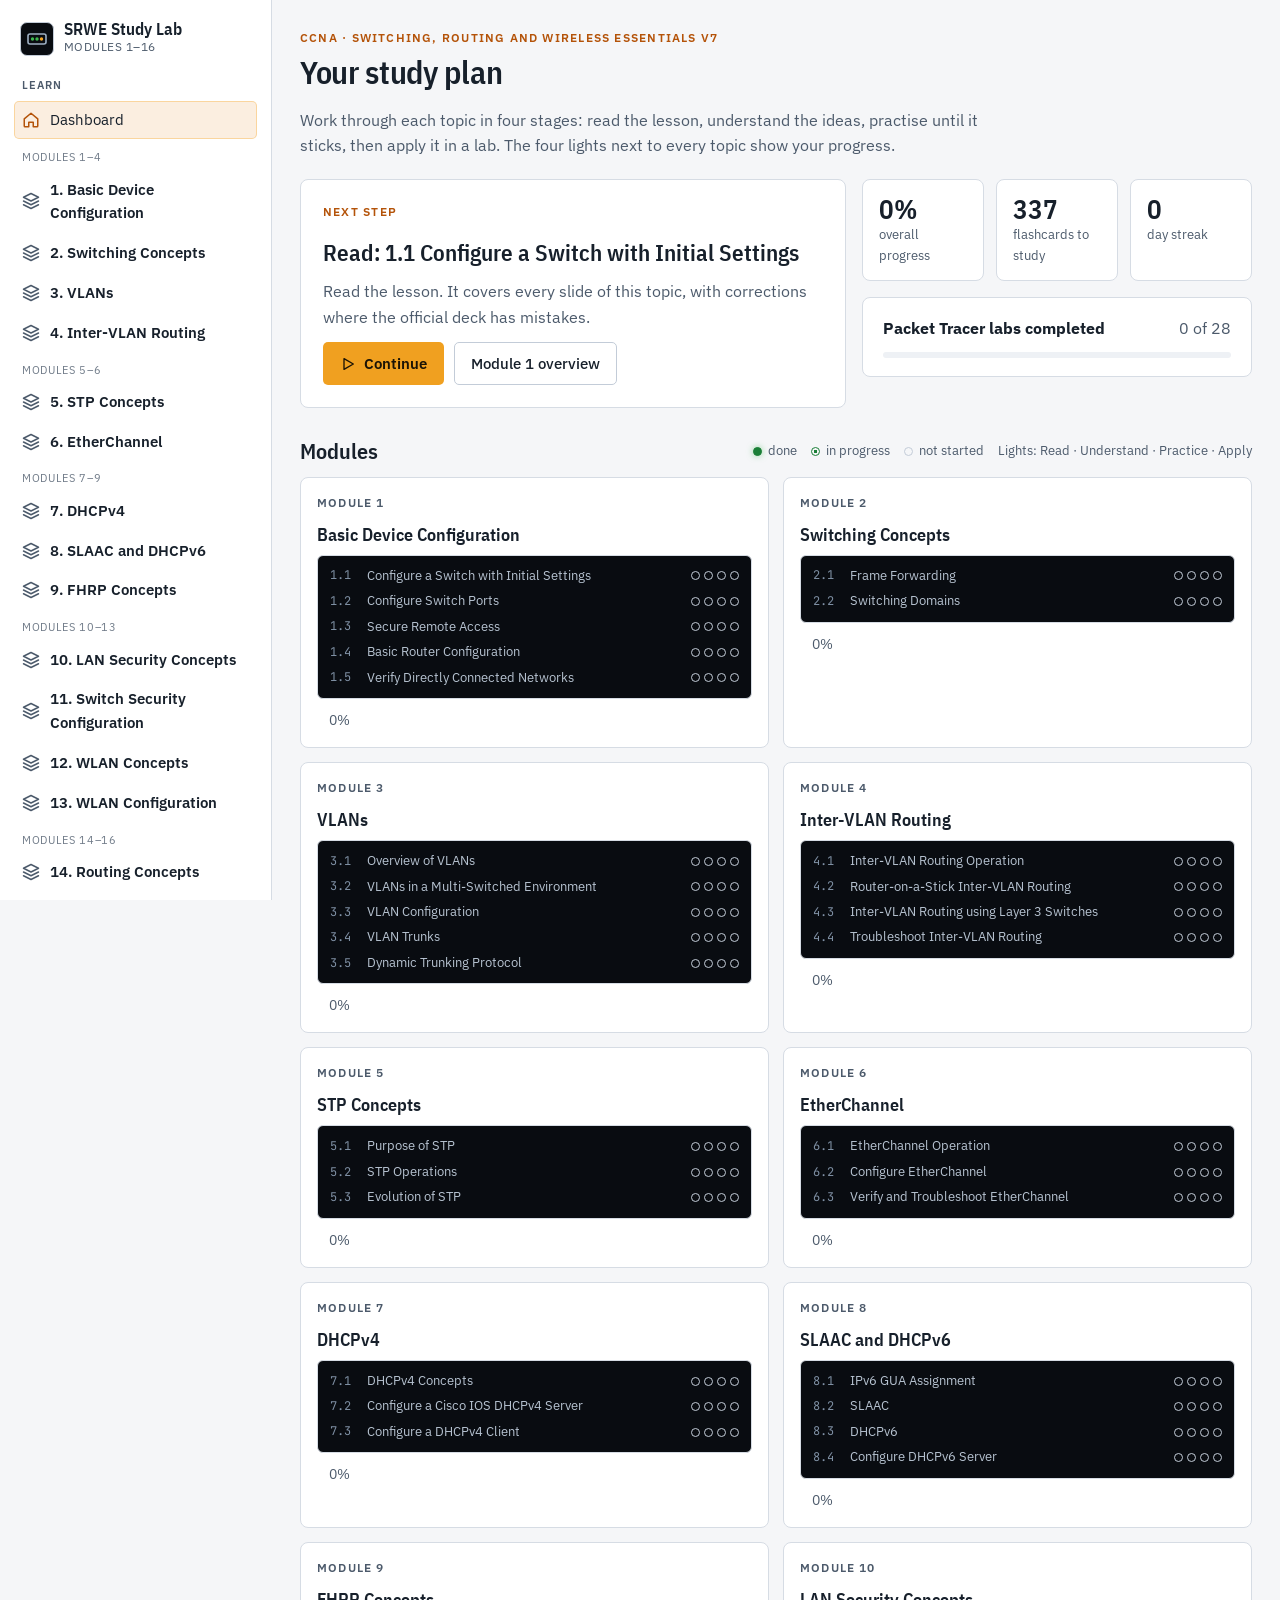
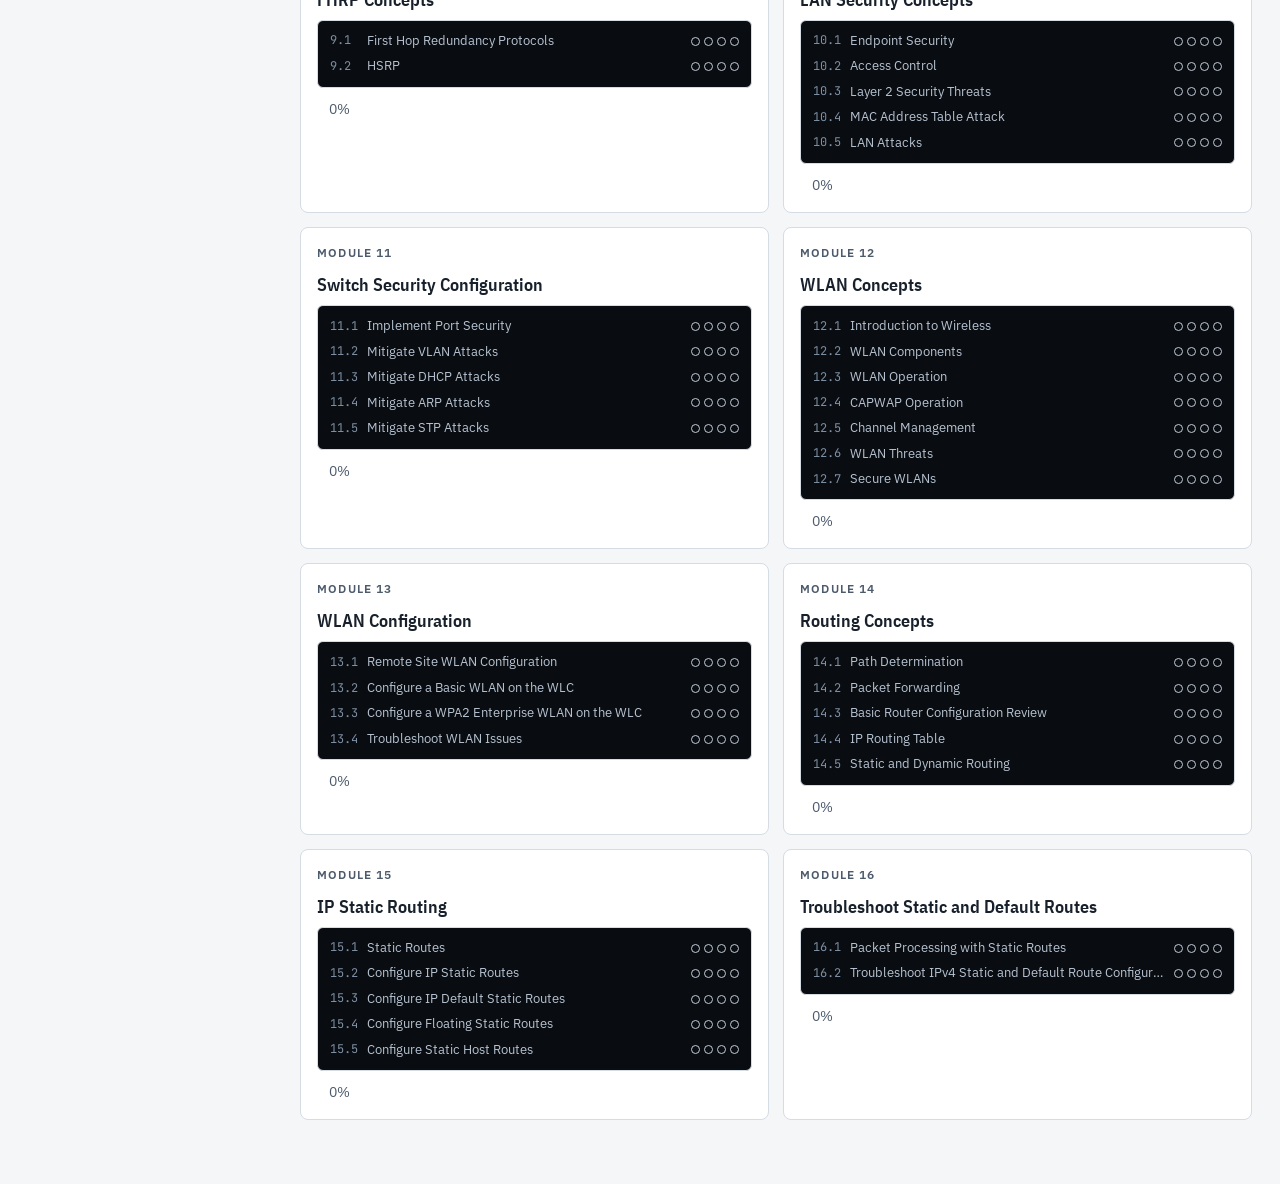
==== srwe-study-lab/index.html @ e63ed982 "first commit SRWE v7 module decks 1-16 and the SRWE Study Lab app (lessons, quizzes, flashcards, dri" ====
<!doctype html>
<html lang="en">
<head>
<meta charset="utf-8">
<meta name="viewport" content="width=device-width, initial-scale=1, viewport-fit=cover">
<title>SRWE Study Lab</title>
<meta name="description" content="Read, understand, practise and apply CCNA SRWE modules 1–16: lessons, interactive visuals, quizzes, flashcards, command drills and Packet Tracer labs checked from your own output.">
<meta name="color-scheme" content="dark light">
<link rel="preconnect" href="https://fonts.googleapis.com">
<link rel="preconnect" href="https://fonts.gstatic.com" crossorigin>
<link rel="stylesheet" href="https://fonts.googleapis.com/css2?family=IBM+Plex+Sans+Condensed:wght@500;600&family=IBM+Plex+Sans:wght@400;500;600&family=JetBrains+Mono:wght@400;600&display=swap" media="print" onload="this.media='all'">
<link rel="stylesheet" href="css/app.css">
</head>
<body>
<div class="app">
  <aside class="rail" id="rail" aria-label="Main navigation"></aside>
  <div class="main">
    <header class="topbar">
      <button class="icon-btn" id="menu-btn" type="button" aria-label="Open navigation" aria-controls="rail" aria-expanded="false">
        <svg width="20" height="20" viewBox="0 0 24 24" fill="none" stroke="currentColor" stroke-width="2" stroke-linecap="round" aria-hidden="true"><path d="M3 6h18M3 12h18M3 18h18"/></svg>
      </button>
      <strong style="font-family: var(--font-head)">SRWE Study Lab</strong>
    </header>
    <main id="page" class="page" tabindex="-1">
      <noscript><p>SRWE Study Lab needs JavaScript. Please enable it and reload the page.</p></noscript>
    </main>
  </div>
</div>
<pre id="__errors" hidden></pre>

<!-- Packet Tracer output checker and IOS command matcher -->
<script src="js/app/cmd.js"></script>
<script src="js/pt/check.js"></script>
<!-- Course content -->
<script src="js/data/m1.js"></script>
<script src="js/data/m2.js"></script>
<script src="js/data/m3.js"></script>
<script src="js/data/m4.js"></script>
<script src="js/data/m5.js"></script>
<script src="js/data/m6.js"></script>
<script src="js/data/m7.js"></script>
<script src="js/data/m8.js"></script>
<script src="js/data/m9.js"></script>
<script src="js/data/m10.js"></script>
<script src="js/data/m11.js"></script>
<script src="js/data/m12.js"></script>
<script src="js/data/m13.js"></script>
<script src="js/data/m14.js"></script>
<script src="js/data/m15.js"></script>
<script src="js/data/m16.js"></script>
<script src="js/data/quiz.js"></script>
<script src="js/data/cards.js"></script>
<script src="js/data/practice-kit.js"></script>
<script src="js/data/m5-practice.js"></script>
<script src="js/data/m6-practice.js"></script>
<script src="js/data/m7-practice.js"></script>
<script src="js/data/m8-practice.js"></script>
<script src="js/data/m9-practice.js"></script>
<script src="js/data/m10-practice.js"></script>
<script src="js/data/m11-practice.js"></script>
<script src="js/data/m12-practice.js"></script>
<script src="js/data/m13-practice.js"></script>
<script src="js/data/m14-practice.js"></script>
<script src="js/data/m15-practice.js"></script>
<script src="js/data/m16-practice.js"></script>
<script src="js/data/drills.js"></script>
<script src="js/data/drills2.js"></script>
<script src="js/data/labkit.js"></script>
<script src="js/data/labs1.js"></script>
<script src="js/data/labs2.js"></script>
<script src="js/data/labs3.js"></script>
<script src="js/data/reference.js"></script>
<script src="js/data/reference2.js"></script>
<!-- App -->
<script src="js/app/core.js"></script>
<script src="js/app/views.js"></script>
<script src="js/app/widgets.js"></script>
<script src="js/app/widgets2.js"></script>
<script src="js/app/practice.js"></script>
<script src="js/app/labs.js"></script>
<script src="js/app/main.js"></script>
</body>
</html>
---- srwe-study-lab/css/app.css ----
/* SRWE Study Lab — design system
 * Layout: fixed navigation rail on the left, one reading column (max 72ch) for lessons,
 * split panes (tasks | topology + terminal) for labs. Motif: port-status LEDs. */
:root {
  --bg: #0c1016;
  --bg-2: #111720;
  --surface: #151d28;
  --surface-2: #1b2532;
  --line: #263243;
  --line-2: #33435a;
  --text: #e6edf3;
  --text-2: #9eb0c4;
  --accent: #f5a524;
  --accent-bg: #f5a524;
  --accent-ink: #1b1305;
  --accent-soft: rgba(245, 165, 36, 0.14);
  --link: #ffbe5c;
  --ok: #3fb950;
  --ok-soft: rgba(63, 185, 80, 0.15);
  --warn: #e3b341;
  --warn-soft: rgba(227, 179, 65, 0.14);
  --bad: #f85149;
  --bad-soft: rgba(248, 81, 73, 0.14);
  --info: #6cb6ff;
  --info-soft: rgba(108, 182, 255, 0.13);
  --shadow: 0 1px 2px rgba(0, 0, 0, 0.4), 0 8px 24px rgba(0, 0, 0, 0.25);
  --term-bg: #090c11;
  --term-fg: #d4dbe4;
  --term-dim: #7f90a4;
  --term-prompt: #f5a524;
  --term-cmd: #ffffff;
  --term-err: #ff7b72;
  --term-log: #8bb8e8;
  --font-ui: "IBM Plex Sans", "Ubuntu Sans", "Noto Sans", "Segoe UI", system-ui, -apple-system, sans-serif;
  --font-head: "IBM Plex Sans Condensed", "IBM Plex Sans", "Ubuntu Sans", "Noto Sans", "Segoe UI", system-ui, sans-serif;
  --font-mono: "JetBrains Mono", "Ubuntu Sans Mono", "DejaVu Sans Mono", ui-monospace, Consolas, monospace;
  --radius: 8px;
  --radius-sm: 5px;
  --rail: 272px;
  color-scheme: dark;
}
@media (prefers-color-scheme: light) {
  :root:not([data-theme="dark"]) {
    --bg: #f5f6f8; --bg-2: #ffffff; --surface: #ffffff; --surface-2: #eef1f5; --line: #d6dce4; --line-2: #c3ccd8;
    --text: #17202b; --text-2: #4c5a6b; --accent: #b45309; --accent-bg: #f0a020; --accent-ink: #1b1305; --accent-soft: rgba(217, 119, 6, 0.12);
    --link: #a14a05; --ok: #1a7f37; --ok-soft: rgba(26, 127, 55, 0.12); --warn: #8a5c00; --warn-soft: rgba(212, 167, 44, 0.16);
    --bad: #c4232f; --bad-soft: rgba(207, 34, 46, 0.1); --info: #0b63c7; --info-soft: rgba(9, 105, 218, 0.1);
    --shadow: 0 1px 2px rgba(16, 24, 40, 0.06), 0 6px 20px rgba(16, 24, 40, 0.08);
    color-scheme: light;
  }
}
:root[data-theme="light"] {
  --bg: #f5f6f8; --bg-2: #ffffff; --surface: #ffffff; --surface-2: #eef1f5; --line: #d6dce4; --line-2: #c3ccd8;
  --text: #17202b; --text-2: #4c5a6b; --accent: #b45309; --accent-bg: #f0a020; --accent-ink: #1b1305; --accent-soft: rgba(217, 119, 6, 0.12);
  --link: #a14a05; --ok: #1a7f37; --ok-soft: rgba(26, 127, 55, 0.12); --warn: #8a5c00; --warn-soft: rgba(212, 167, 44, 0.16);
  --bad: #c4232f; --bad-soft: rgba(207, 34, 46, 0.1); --info: #0b63c7; --info-soft: rgba(9, 105, 218, 0.1);
  --shadow: 0 1px 2px rgba(16, 24, 40, 0.06), 0 6px 20px rgba(16, 24, 40, 0.08);
  color-scheme: light;
}
:root[data-theme="dark"] { color-scheme: dark; }

/* ---------------- base ---------------- */
*, *::before, *::after { box-sizing: border-box; }
html, body { height: 100%; }
body {
  margin: 0; background: var(--bg); color: var(--text);
  font: 16px/1.6 var(--font-ui); -webkit-font-smoothing: antialiased;
}
a { color: var(--link); text-underline-offset: 2px; }
a:hover { text-decoration-thickness: 2px; }
h1, h2, h3, h4 { font-family: var(--font-head); line-height: 1.2; text-wrap: balance; margin: 0 0 0.5em; }
h1 { font-size: 2rem; font-weight: 600; letter-spacing: -0.01em; }
h2 { font-size: 1.4rem; font-weight: 600; }
h3 { font-size: 1.18rem; font-weight: 600; }
h4 { font-size: 1rem; font-weight: 600; }
p { margin: 0 0 0.9em; }
code, kbd, pre { font-family: var(--font-mono); }
code { font-size: 0.88em; background: var(--surface-2); border: 1px solid var(--line); border-radius: 4px; padding: 0.05em 0.35em; }
kbd { font-size: 0.8em; border: 1px solid var(--line-2); border-bottom-width: 2px; border-radius: 4px; padding: 0.05em 0.4em; background: var(--surface); }
button, input, select, textarea { font: inherit; color: inherit; }
:focus-visible { outline: 2px solid var(--accent); outline-offset: 2px; border-radius: 3px; }
[hidden] { display: none !important; }
.sr-only { position: absolute; width: 1px; height: 1px; overflow: hidden; clip: rect(0 0 0 0); white-space: nowrap; }
@media (prefers-reduced-motion: reduce) { *, *::before, *::after { animation: none !important; transition: none !important; } }

/* ---------------- shell ---------------- */
.app { display: grid; grid-template-columns: var(--rail) minmax(0, 1fr); min-height: 100%; }
.rail {
  position: sticky; top: 0; height: 100vh; overflow-y: auto; background: var(--bg-2); border-right: 1px solid var(--line);
  padding: 18px 14px 28px; display: flex; flex-direction: column; gap: 18px;
}
.brand { display: flex; align-items: center; gap: 10px; text-decoration: none; color: var(--text); padding: 2px 6px; }
.brand-mark { width: 34px; height: 34px; border-radius: 7px; background: var(--term-bg); border: 1px solid var(--line-2); display: grid; place-items: center; flex: none; }
.brand-name { font-family: var(--font-head); font-weight: 600; font-size: 1.05rem; line-height: 1.1; }
.brand-sub { font-size: 0.74rem; color: var(--text-2); letter-spacing: 0.04em; text-transform: uppercase; }
.nav-group { display: flex; flex-direction: column; gap: 2px; }
.nav-label { font-size: 0.7rem; text-transform: uppercase; letter-spacing: 0.09em; color: var(--text-2); padding: 0 8px 4px; font-weight: 600; }
.nav-link {
  display: flex; align-items: center; gap: 10px; padding: 7px 8px; border-radius: var(--radius-sm); color: var(--text); text-decoration: none;
  font-size: 0.93rem; min-height: 36px;
}
.nav-link:hover { background: var(--surface-2); }
.nav-link.active { background: var(--accent-soft); color: var(--text); box-shadow: inset 0 0 0 1px rgba(245, 165, 36, 0.35); }
.nav-link svg { flex: none; color: var(--text-2); }
.nav-link.active svg { color: var(--accent); }
.nav-link .count { margin-left: auto; font-size: 0.75rem; font-variant-numeric: tabular-nums; background: var(--surface-2); border: 1px solid var(--line); padding: 0 7px; border-radius: 99px; color: var(--text-2); }
.nav-link .count.hot { background: var(--accent-bg); color: var(--accent-ink); border-color: transparent; font-weight: 600; }
.nav-mod { display: flex; flex-direction: column; gap: 1px; }
.nav-mod > .nav-link { font-weight: 600; }
.nav-topics { display: flex; flex-direction: column; margin: 0 0 6px 18px; border-left: 1px solid var(--line); padding-left: 6px; }
.nav-topic { display: flex; align-items: center; gap: 8px; padding: 4px 6px; border-radius: 4px; color: var(--text-2); text-decoration: none; font-size: 0.84rem; min-height: 30px; }
.nav-topic:hover { color: var(--text); background: var(--surface-2); }
.nav-topic.active { color: var(--text); background: var(--surface-2); }
.nav-topic .num { font-variant-numeric: tabular-nums; color: var(--text-2); width: 2.1em; flex: none; }
.nav-topic .ttl { overflow: hidden; text-overflow: ellipsis; white-space: nowrap; flex: 1; }
.nav-block { font-size: 0.68rem; color: var(--text-2); letter-spacing: 0.06em; text-transform: uppercase; padding: 8px 8px 2px; opacity: 0.8; }
.rail-foot { margin-top: auto; display: flex; gap: 8px; align-items: center; padding: 0 6px; }

.main { min-width: 0; display: flex; flex-direction: column; }
.topbar { display: none; }
.page { width: 100%; max-width: 1180px; margin: 0 auto; padding-block: 28px 64px; padding-left: max(28px, env(safe-area-inset-left, 0px)); padding-right: max(28px, env(safe-area-inset-right, 0px)); }
.page.wide { max-width: 1600px; }
.crumbs { font-size: 0.85rem; color: var(--text-2); margin-bottom: 8px; display: flex; gap: 6px; flex-wrap: wrap; align-items: center; }
.crumbs a { color: var(--text-2); text-decoration: none; }
.crumbs a:hover { color: var(--text); text-decoration: underline; }
.page-head { display: flex; align-items: flex-end; justify-content: space-between; gap: 16px; flex-wrap: wrap; margin-bottom: 20px; }
.page-head .lead { color: var(--text-2); max-width: 70ch; margin: 0; }
.eyebrow { font-size: 0.76rem; text-transform: uppercase; letter-spacing: 0.1em; color: var(--accent); font-weight: 600; margin-bottom: 6px; }

@media (max-width: 900px) {
  .app { grid-template-columns: minmax(0, 1fr); }
  .rail { position: fixed; z-index: 40; inset: 0 auto 0 0; width: min(88vw, 320px); transform: translateX(-102%); transition: transform 0.2s ease; padding-top: calc(18px + env(safe-area-inset-top, 0px)); }
  .rail.open { transform: none; box-shadow: var(--shadow); }
  .topbar {
    display: flex; align-items: center; gap: 10px; position: sticky; top: env(safe-area-inset-top, 0px); z-index: 30; background: var(--bg-2); border-bottom: 1px solid var(--line);
    padding-block: 8px; padding-left: max(16px, env(safe-area-inset-left, 0px)); padding-right: max(16px, env(safe-area-inset-right, 0px));
  }
  .page { padding-block: 18px 48px; padding-left: max(16px, env(safe-area-inset-left, 0px)); padding-right: max(16px, env(safe-area-inset-right, 0px)); }
  .scrim { position: fixed; inset: 0; background: rgba(0, 0, 0, 0.45); z-index: 35; }
  h1 { font-size: 1.6rem; }
}

/* ---------------- primitives ---------------- */
.btn {
  display: inline-flex; align-items: center; justify-content: center; gap: 8px; min-height: 40px; padding: 8px 16px; border-radius: var(--radius-sm);
  border: 1px solid var(--line-2); background: var(--surface); color: var(--text); cursor: pointer; text-decoration: none; font-weight: 500; font-size: 0.95rem;
  transition: background 0.15s ease, border-color 0.15s ease, transform 0.05s ease;
}
.btn:hover { background: var(--surface-2); border-color: var(--text-2); }
.btn:active { transform: translateY(1px); }
.btn.primary { background: var(--accent-bg); color: var(--accent-ink); border-color: transparent; font-weight: 600; }
.btn.primary:hover { filter: brightness(1.06); }
.btn.ghost { background: transparent; border-color: transparent; }
.btn.ghost:hover { background: var(--surface-2); }
.btn.small { min-height: 32px; padding: 4px 10px; font-size: 0.86rem; }
.btn.danger { color: var(--bad); }
.btn[disabled] { opacity: 0.5; cursor: not-allowed; }
.btn-row { display: flex; gap: 10px; flex-wrap: wrap; align-items: center; }
.icon-btn { width: 36px; height: 36px; display: inline-grid; place-items: center; border-radius: var(--radius-sm); border: 1px solid transparent; background: transparent; cursor: pointer; color: var(--text-2); }
.icon-btn:hover { background: var(--surface-2); color: var(--text); }

.card { background: var(--surface); border: 1px solid var(--line); border-radius: var(--radius); padding: 18px 20px; }
.card.flat { box-shadow: none; }
.card h3 { margin-bottom: 8px; }
.muted { color: var(--text-2); }
.small { font-size: 0.86rem; }
.grid { display: grid; gap: 16px; }
.grid.two { grid-template-columns: repeat(2, minmax(0, 1fr)); }
.grid.three { grid-template-columns: repeat(3, minmax(0, 1fr)); }
.grid.four { grid-template-columns: repeat(4, minmax(0, 1fr)); }
@media (max-width: 1100px) { .grid.four { grid-template-columns: repeat(2, minmax(0, 1fr)); } .grid.three { grid-template-columns: repeat(2, minmax(0, 1fr)); } }
@media (max-width: 680px) { .grid.two, .grid.three, .grid.four { grid-template-columns: minmax(0, 1fr); } }
.stack { display: flex; flex-direction: column; gap: 16px; }
.row { display: flex; gap: 12px; align-items: center; flex-wrap: wrap; }
.spacer { flex: 1; }
.pill { display: inline-flex; align-items: center; gap: 6px; font-size: 0.78rem; padding: 2px 9px; border-radius: 99px; border: 1px solid var(--line); background: var(--surface-2); color: var(--text-2); white-space: nowrap; }
.pill.ok { background: var(--ok-soft); color: var(--ok); border-color: transparent; }
.pill.warn { background: var(--warn-soft); color: var(--warn); border-color: transparent; }
.pill.bad { background: var(--bad-soft); color: var(--bad); border-color: transparent; }
.pill.accent { background: var(--accent-soft); color: var(--accent); border-color: transparent; }
.bar { height: 6px; background: var(--surface-2); border-radius: 99px; overflow: hidden; }
.bar > span { display: block; height: 100%; background: var(--ok); border-radius: 99px; transition: width 0.4s ease; }
.bar.accent > span { background: var(--accent-bg); }
.kv { font-variant-numeric: tabular-nums; }
.empty { padding: 28px; text-align: center; color: var(--text-2); border: 1px dashed var(--line-2); border-radius: var(--radius); }

/* LEDs: the progress motif (off, half, on, amber, red) */
.leds { display: inline-flex; gap: 4px; align-items: center; }
.led { width: 9px; height: 9px; border-radius: 50%; border: 1.5px solid var(--line-2); background: transparent; flex: none; }
.led.on { background: var(--ok); border-color: var(--ok); box-shadow: 0 0 6px rgba(63, 185, 80, 0.55); }
.led.half { border-color: var(--ok); background: radial-gradient(circle, var(--ok) 0 35%, transparent 40%); }
.led.amber { background: var(--warn); border-color: var(--warn); box-shadow: 0 0 6px rgba(227, 179, 65, 0.5); }
.led.red { background: var(--bad); border-color: var(--bad); }
.led.big { width: 12px; height: 12px; }

/* ---------------- dashboard ---------------- */
.hero { display: grid; grid-template-columns: minmax(0, 1.4fr) minmax(0, 1fr); gap: 16px; margin-bottom: 18px; }
@media (max-width: 900px) { .hero { grid-template-columns: minmax(0, 1fr); } }
.next-card { background: linear-gradient(180deg, var(--surface), var(--surface)); border: 1px solid var(--line); border-radius: var(--radius); padding: 22px; display: flex; flex-direction: column; gap: 12px; }
.next-card .what { font-family: var(--font-head); font-size: 1.45rem; font-weight: 600; line-height: 1.2; }
.stat-row { display: grid; grid-template-columns: repeat(3, minmax(0, 1fr)); gap: 12px; }
.stat { background: var(--surface); border: 1px solid var(--line); border-radius: var(--radius); padding: 14px 16px; }
.stat .n { font-family: var(--font-head); font-size: 1.7rem; font-weight: 600; font-variant-numeric: tabular-nums; line-height: 1.1; }
.stat .l { color: var(--text-2); font-size: 0.82rem; }
.panel-ports { display: grid; grid-template-columns: repeat(2, minmax(0, 1fr)); gap: 14px; }
@media (max-width: 600px) { .panel-ports { grid-template-columns: minmax(0, 1fr); } }
.modcard { background: var(--surface); border: 1px solid var(--line); border-radius: var(--radius); padding: 16px; display: flex; flex-direction: column; gap: 10px; text-decoration: none; color: var(--text); }
.modcard:hover { border-color: var(--line-2); }
.modcard .modnum { font-size: 0.74rem; letter-spacing: 0.1em; text-transform: uppercase; color: var(--text-2); font-weight: 600; }
.modcard .modttl { font-family: var(--font-head); font-size: 1.15rem; font-weight: 600; line-height: 1.2; }
.portgrid { display: flex; flex-direction: column; gap: 5px; background: var(--term-bg); border: 1px solid var(--line); border-radius: 6px; padding: 10px 12px; }
.port { display: flex; align-items: center; gap: 8px; font-size: 0.8rem; color: #b7c3d1; }
.port .pnum { font-family: var(--font-mono); font-size: 0.75rem; color: #7f90a4; width: 2.4em; }
.port .pttl { flex: 1; overflow: hidden; text-overflow: ellipsis; white-space: nowrap; }
.legend { display: flex; gap: 14px; flex-wrap: wrap; font-size: 0.8rem; color: var(--text-2); align-items: center; }
.legend span { display: inline-flex; gap: 6px; align-items: center; }

/* ---------------- topic page ---------------- */
.stages { display: flex; gap: 6px; border-bottom: 1px solid var(--line); margin: 6px 0 24px; overflow-x: auto; }
.stage {
  display: flex; align-items: center; gap: 8px; padding: 10px 14px; border: none; background: none; cursor: pointer; color: var(--text-2);
  border-bottom: 2px solid transparent; margin-bottom: -1px; font-weight: 500; text-decoration: none; white-space: nowrap; min-height: 44px;
}
.stage:hover { color: var(--text); }
.stage.active { color: var(--text); border-bottom-color: var(--accent); }
.stage .n { font-family: var(--font-mono); font-size: 0.75rem; color: var(--text-2); }
.topic-meta { display: flex; gap: 10px; flex-wrap: wrap; align-items: center; color: var(--text-2); font-size: 0.86rem; }

.article { max-width: 76ch; }
.article h3 { margin-top: 1.8em; padding-top: 0.2em; }
.article h3:first-child { margin-top: 0; }
.article h4 { margin-top: 1.3em; }
.article ul, .article ol { padding-left: 1.3em; margin: 0 0 1em; }
.article li { margin: 0.25em 0; }
.article ol.steps { list-style: none; padding: 0; counter-reset: s; }
.article ol.steps > li { counter-increment: s; position: relative; padding-left: 2.4em; margin: 0.55em 0; }
.article ol.steps > li::before {
  content: counter(s); position: absolute; left: 0; top: 0.05em; width: 1.7em; height: 1.7em; border-radius: 50%; display: grid; place-items: center;
  font: 600 0.8rem var(--font-mono); background: var(--surface-2); border: 1px solid var(--line-2); color: var(--text);
}
.article .cols { display: grid; grid-template-columns: repeat(2, minmax(0, 1fr)); gap: 14px; margin: 0 0 1em; }
.article .cols > div { background: var(--surface); border: 1px solid var(--line); border-radius: var(--radius); padding: 14px 16px; min-width: 0; }
@media (max-width: 760px) { .article .cols { grid-template-columns: minmax(0, 1fr); } }
.scroll { overflow-x: auto; margin: 0 0 1em; }
table.t { border-collapse: collapse; width: 100%; margin: 0 0 1em; font-size: 0.92rem; }
.scroll table.t { margin: 0; min-width: 560px; }
.scroll table.t.compact { min-width: 0; }
table.t th, table.t td { border: 1px solid var(--line); padding: 7px 10px; text-align: left; vertical-align: top; }
table.t th { background: var(--surface-2); font-weight: 600; }
table.t.small { font-size: 0.85rem; }
table.dtp td.y { background: var(--ok-soft); color: var(--ok); font-weight: 600; }
table.dtp td.n { background: var(--bad-soft); color: var(--bad); font-weight: 600; }
.note, .errata, .tip { border-radius: var(--radius); padding: 12px 14px; margin: 0 0 1em; border: 1px solid var(--line); background: var(--info-soft); }
.errata { background: var(--warn-soft); border-color: transparent; }
.errata b:first-child { color: var(--warn); }
pre.cli, pre.out {
  background: var(--term-bg); color: var(--term-fg); border: 1px solid #1e2836; border-radius: var(--radius); padding: 12px 14px; overflow-x: auto;
  font-size: 0.84rem; line-height: 1.5; margin: 0 0 1em; white-space: pre;
}
pre.cli .p { color: var(--term-prompt); }
pre.cli .c { color: var(--term-cmd); font-weight: 600; }
pre.cli .o { color: #aab7c6; }
.article-foot { margin-top: 28px; padding-top: 18px; border-top: 1px solid var(--line); display: flex; gap: 12px; flex-wrap: wrap; align-items: center; }

/* understand */
.big-idea { font-family: var(--font-head); font-size: 1.3rem; line-height: 1.35; font-weight: 500; border-left: 0; padding: 18px 20px; background: var(--accent-soft); border-radius: var(--radius); margin: 0 0 18px; }
.keys { list-style: none; padding: 0; margin: 0; display: flex; flex-direction: column; gap: 8px; }
.card.keys { padding: 16px 20px; }
.keys li { display: flex; gap: 10px; align-items: flex-start; }
.keys li .led { margin-top: 0.5em; }
.traps { display: grid; grid-template-columns: repeat(2, minmax(0, 1fr)); gap: 12px; }
@media (max-width: 760px) { .traps { grid-template-columns: minmax(0, 1fr); } }
.trap { background: var(--surface); border: 1px solid var(--line); border-radius: var(--radius); padding: 14px; display: flex; flex-direction: column; gap: 6px; }
.trap .lbl { font-size: 0.72rem; text-transform: uppercase; letter-spacing: 0.08em; font-weight: 700; }
.trap .lbl.bad { color: var(--bad); }
.trap .lbl.ok { color: var(--ok); }
.explain { display: flex; flex-direction: column; gap: 10px; }
.explain-item { border: 1px solid var(--line); border-radius: var(--radius); padding: 14px; background: var(--surface); }
.explain-item textarea { width: 100%; min-height: 70px; resize: vertical; background: var(--bg-2); border: 1px solid var(--line); border-radius: var(--radius-sm); padding: 8px 10px; margin: 8px 0; }
.model { background: var(--ok-soft); border-radius: var(--radius-sm); padding: 10px 12px; margin-top: 8px; }
.section-title { display: flex; align-items: center; gap: 10px; margin: 30px 0 12px; }
.section-title h2 { margin: 0; }

/* widgets */
.widget { background: var(--surface); border: 1px solid var(--line); border-radius: var(--radius); padding: 18px; margin: 0 0 16px; }
.widget-head { display: flex; align-items: baseline; gap: 10px; flex-wrap: wrap; margin-bottom: 12px; }
.widget-head h3 { margin: 0; }
.widget-head .muted { font-size: 0.88rem; }
.wsvg { width: 100%; height: auto; display: block; max-width: 100%; }
.wsvg.narrow { max-width: 760px; }
.wsvg text { font-family: var(--font-ui); }
.seg { display: inline-flex; border: 1px solid var(--line-2); border-radius: var(--radius-sm); overflow: hidden; flex-wrap: wrap; }
.seg button { border: none; background: transparent; padding: 7px 12px; cursor: pointer; min-height: 36px; border-right: 1px solid var(--line); }
.seg button:last-child { border-right: none; }
.seg button.on { background: var(--accent-soft); color: var(--text); font-weight: 600; box-shadow: inset 0 -2px 0 var(--accent); }
.feedback { border-radius: var(--radius-sm); padding: 10px 12px; margin-top: 10px; }
.feedback.ok { background: var(--ok-soft); }
.feedback.bad { background: var(--bad-soft); }
.feedback.info { background: var(--info-soft); }
.mono { font-family: var(--font-mono); }
.bits { display: flex; flex-wrap: wrap; gap: 2px; font-family: var(--font-mono); font-size: 0.78rem; }
.bits span { width: 1.4em; text-align: center; padding: 3px 0; border-radius: 3px; background: var(--surface-2); }
.bits.tight { gap: 6px; }
.bits.tight .oct { display: inline-flex; gap: 1px; width: auto; padding: 0; background: none; }
.bits.tight .oct span { width: 1.05em; padding: 2px 0; font-size: 0.72rem; }
.field { display: flex; flex-direction: column; gap: 4px; }
.field label { font-size: 0.84rem; color: var(--text-2); font-weight: 500; }
.input, select.input {
  min-height: 40px; padding: 7px 10px; border-radius: var(--radius-sm); border: 1px solid var(--line-2); background: var(--bg-2); color: var(--text); width: 100%;
}
.input.mono { font-family: var(--font-mono); }

/* ---------------- quiz ---------------- */
.quiz { max-width: 820px; }
.qhead { display: flex; align-items: center; gap: 12px; margin-bottom: 14px; flex-wrap: wrap; }
.qhead .bar { flex: 1; min-width: 120px; }
.qcard { background: var(--surface); border: 1px solid var(--line); border-radius: var(--radius); padding: 22px; }
.qtext { font-size: 1.12rem; font-weight: 500; margin-bottom: 16px; line-height: 1.45; }
.opts { display: flex; flex-direction: column; gap: 8px; }
.opt {
  display: flex; gap: 12px; align-items: flex-start; text-align: left; padding: 11px 14px; border-radius: var(--radius-sm); border: 1px solid var(--line-2);
  background: var(--bg-2); cursor: pointer; min-height: 44px; width: 100%;
}
.opt:hover { border-color: var(--text-2); }
.opt .mark { width: 20px; height: 20px; border: 2px solid var(--line-2); border-radius: 50%; flex: none; margin-top: 2px; display: grid; place-items: center; }
.opt.multi .mark { border-radius: 4px; }
.opt.sel { border-color: var(--accent); background: var(--accent-soft); }
.opt.sel .mark { border-color: var(--accent); background: var(--accent-bg); }
.opt.right { border-color: var(--ok); background: var(--ok-soft); }
.opt.wrong { border-color: var(--bad); background: var(--bad-soft); }
.opt[disabled] { cursor: default; }
.order-list { display: flex; flex-direction: column; gap: 6px; }
.order-item { display: flex; align-items: center; gap: 8px; padding: 8px 10px; border: 1px solid var(--line-2); border-radius: var(--radius-sm); background: var(--bg-2); }
.order-item .n { font-family: var(--font-mono); color: var(--text-2); width: 1.5em; }
.order-item .txt { flex: 1; }
.match-row { display: grid; grid-template-columns: minmax(0, 1fr) minmax(0, 1.4fr); gap: 10px; align-items: center; padding: 6px 0; border-bottom: 1px solid var(--line); }
@media (max-width: 600px) { .match-row { grid-template-columns: minmax(0, 1fr); } }
.cli-q { display: flex; align-items: center; gap: 0; background: var(--term-bg); border: 1px solid #1e2836; border-radius: var(--radius-sm); padding: 0 12px; font-family: var(--font-mono); }
.cli-q .p { color: var(--term-prompt); white-space: nowrap; }
.cli-q input { flex: 1; min-width: 0; background: transparent; border: none; color: var(--term-cmd); padding: 12px 6px; font-family: var(--font-mono); outline: none; }
.explain-box { margin-top: 14px; padding: 12px 14px; border-radius: var(--radius-sm); background: var(--surface-2); }
.result-hero { display: flex; gap: 22px; align-items: center; flex-wrap: wrap; }
.score-ring { width: 110px; height: 110px; flex: none; }

/* flashcards */
.flash { max-width: 680px; margin: 0 auto; }
.fcard {
  min-height: 260px; background: var(--surface); border: 1px solid var(--line); border-radius: 12px; padding: 26px; display: flex; flex-direction: column; gap: 14px;
  box-shadow: var(--shadow);
}
.fcard .front { font-family: var(--font-head); font-size: 1.35rem; font-weight: 600; line-height: 1.3; }
.fcard .back { white-space: pre-line; font-size: 1.05rem; border-top: 1px dashed var(--line-2); padding-top: 14px; }
.rate { display: grid; grid-template-columns: repeat(4, minmax(0, 1fr)); gap: 8px; }
@media (max-width: 560px) { .rate { grid-template-columns: repeat(2, minmax(0, 1fr)); } }
.rate .btn { flex-direction: column; gap: 0; line-height: 1.2; min-height: 54px; }
.rate .btn small { color: var(--text-2); font-weight: 400; font-size: 0.75rem; }

/* ---------------- terminal ---------------- */
.term {
  background: var(--term-bg); color: var(--term-fg); border: 1px solid #1e2836; border-radius: var(--radius); font: 0.86rem/1.45 var(--font-mono);
  display: flex; flex-direction: column; min-height: 0; overflow: hidden;
}
.term-out { flex: 1; overflow-y: auto; padding: 10px 12px 8px; white-space: pre-wrap; word-break: break-word; min-height: 0; cursor: text; }
.term-out .ln { min-height: 1.45em; }
.term-out .echo .p { color: var(--term-prompt); }
.term-out .echo .c { color: var(--term-cmd); font-weight: 600; }
.term-out .err { color: var(--term-err); }
.term-out .log { color: var(--term-log); }
.term-out .dim { color: var(--term-dim); }
.term-out .note-ok, .term-out .note-bad, .term-out .note-info { font-family: var(--font-ui); font-size: 0.86rem; padding: 2px 0 2px 10px; border-left: 3px solid; margin: 4px 0; }
.term-out .note-ok { color: #6fdc80; border-color: #3fb950; }
.term-out .note-bad { color: #ffa198; border-color: #f85149; }
.term-out .note-info { color: #f5c26b; border-color: #f5a524; }
.term-in { display: flex; align-items: center; padding: 0; }
.term-in .p { color: var(--term-prompt); white-space: pre; }
.term-in input { flex: 1; min-width: 0; background: transparent; border: none; outline: none; color: var(--term-cmd); font: inherit; padding: 2px 0; caret-color: var(--term-prompt); }
.term-bar { display: flex; gap: 2px; align-items: center; background: #0f141b; border-bottom: 1px solid #1e2836; padding: 4px 6px; overflow-x: auto; }
.term-tab { border: none; background: transparent; color: #8fa1b5; padding: 6px 12px; border-radius: 4px; cursor: pointer; font: 600 0.8rem var(--font-ui); white-space: nowrap; display: inline-flex; gap: 6px; align-items: center; min-height: 32px; }
.term-tab:hover { color: #e6edf3; background: #18202b; }
.term-tab.on { color: #ffffff; background: #1d2633; box-shadow: inset 0 -2px 0 var(--accent); }
.term-hint { font: 0.75rem var(--font-ui); color: #7f90a4; padding: 6px 12px 8px; border-top: 1px solid #1e2836; }

/* drill terminal */
.drill-term { height: 440px; }
@media (max-width: 1100px) { .drill-term { height: 360px; } }

/* ---------------- Packet Tracer labs ---------------- */
.ptlab { display: grid; grid-template-columns: minmax(0, 1.25fr) minmax(340px, 1fr); gap: 16px; align-items: start; }
@media (max-width: 1100px) { .ptlab { grid-template-columns: minmax(0, 1fr); } }
.ptlab-main { display: flex; flex-direction: column; gap: 16px; min-width: 0; }
.ptlab-side { min-width: 0; position: sticky; top: 12px; max-height: calc(100vh - 24px); overflow-y: auto; border-radius: var(--radius); }
@media (max-width: 1100px) { .ptlab-side { position: static; max-height: none; overflow: visible; } }
.h-step { display: flex; align-items: center; gap: 10px; font-size: 1.25rem; margin: 0; }
.h-step .n { width: 26px; height: 26px; border-radius: 50%; display: grid; place-items: center; background: var(--accent-bg); color: var(--accent-ink); font-size: 0.85rem; flex: none; }
.topo { background: var(--bg-2); border: 1px solid var(--line); border-radius: var(--radius); padding: 6px; }
.topo svg { width: 100%; height: auto; display: block; max-height: 460px; }
.codebox { border: 1px solid var(--line); border-radius: var(--radius); overflow: hidden; }
.codebar { display: flex; align-items: center; justify-content: space-between; gap: 10px; padding: 6px 8px 6px 12px; background: var(--surface-2); border-bottom: 1px solid var(--line); }
.codebox pre.cli { margin: 0; border: none; border-radius: 0; max-height: 340px; overflow: auto; }
.paste-wrap { border: 1px solid var(--line); border-radius: var(--radius); overflow: hidden; }
.paste-tabs { flex-wrap: wrap; }
.paste-body { padding: 12px; background: var(--surface); }
.paste-panel { display: flex; flex-direction: column; gap: 10px; }
textarea.paste { min-height: 260px; resize: vertical; font-size: 0.8rem; line-height: 1.4; white-space: pre; overflow-wrap: normal; overflow-x: auto; }
.cmd-chips { display: flex; flex-wrap: wrap; gap: 6px; }
.chip { display: inline-flex; align-items: center; gap: 6px; font: 0.8rem var(--font-mono); padding: 4px 9px; border-radius: 99px; border: 1px solid var(--line-2); background: var(--bg-2); color: var(--text); cursor: pointer; min-height: 30px; }
.chip:hover { border-color: var(--accent); }
.chip svg { color: var(--text-2); }
.need-box { background: var(--warn-soft); border-radius: var(--radius-sm); padding: 10px 12px; font-size: 0.88rem; }
.need-box ul { margin: 6px 0 0; padding-left: 1.2em; }
.tmsg { margin-top: 4px; }
.tmsg:empty { display: none; }
.tmsg.need { color: var(--warn); }
.tmsg.bad { color: var(--bad); }
.tmsg.ok { color: var(--ok); }
.tmsg svg { vertical-align: -2px; }
.bad-text { color: var(--bad); }
.tick { margin-top: 6px; gap: 8px; }
.tick input { width: 18px; height: 18px; accent-color: var(--accent); }
details.howto summary { cursor: pointer; }
.tasks { display: flex; flex-direction: column; gap: 4px; }
.task { display: grid; grid-template-columns: 14px minmax(0, 1fr); gap: 10px; padding: 9px 10px; border-radius: var(--radius-sm); align-items: start; }
.task:hover { background: var(--surface-2); }
.task .led { margin-top: 0.45em; }
.task.done .txt { color: var(--text-2); }
.task .acts { display: flex; gap: 6px; margin-top: 6px; flex-wrap: wrap; }
.task .hint { font-size: 0.86rem; background: var(--surface-2); border-radius: var(--radius-sm); padding: 8px 10px; margin-top: 6px; }
.task .ans { display: flex; gap: 6px; margin-top: 6px; }
.task .ans input { min-height: 34px; }
.part-title { font-size: 0.72rem; text-transform: uppercase; letter-spacing: 0.09em; color: var(--text-2); font-weight: 700; margin: 12px 0 2px 10px; }
.done-banner { background: var(--ok-soft); border-radius: var(--radius); padding: 14px 16px; display: flex; gap: 12px; align-items: center; flex-wrap: wrap; }
.done-banner .btn { white-space: nowrap; }
.list { display: flex; flex-direction: column; gap: 10px; }
.list-item { display: flex; gap: 14px; align-items: center; background: var(--surface); border: 1px solid var(--line); border-radius: var(--radius); padding: 14px 16px; text-decoration: none; color: var(--text); }
.list-item:hover { border-color: var(--line-2); }
.list-item .grow { flex: 1; min-width: 0; }
.list-item .ttl { font-weight: 600; }

/* toast */
.toast { position: fixed; z-index: 60; right: max(16px, env(safe-area-inset-right, 0px)); bottom: calc(16px + env(safe-area-inset-bottom, 0px)); background: var(--surface); border: 1px solid var(--line-2); box-shadow: var(--shadow); border-radius: var(--radius); padding: 10px 14px; max-width: 360px; }

/* reference */
.ref-table td:first-child { font-family: var(--font-mono); font-size: 0.86rem; white-space: nowrap; }
.ref-search { max-width: 420px; }

/* touch screens: comfortable tap targets */
@media (pointer: coarse) {
  .nav-link { min-height: 44px; }
  .nav-topic { min-height: 40px; }
  .btn { min-height: 44px; }
  .btn.small { min-height: 40px; }
  .icon-btn { width: 44px; height: 44px; }
  .term-tab { min-height: 40px; }
  .stage { min-height: 48px; }
}
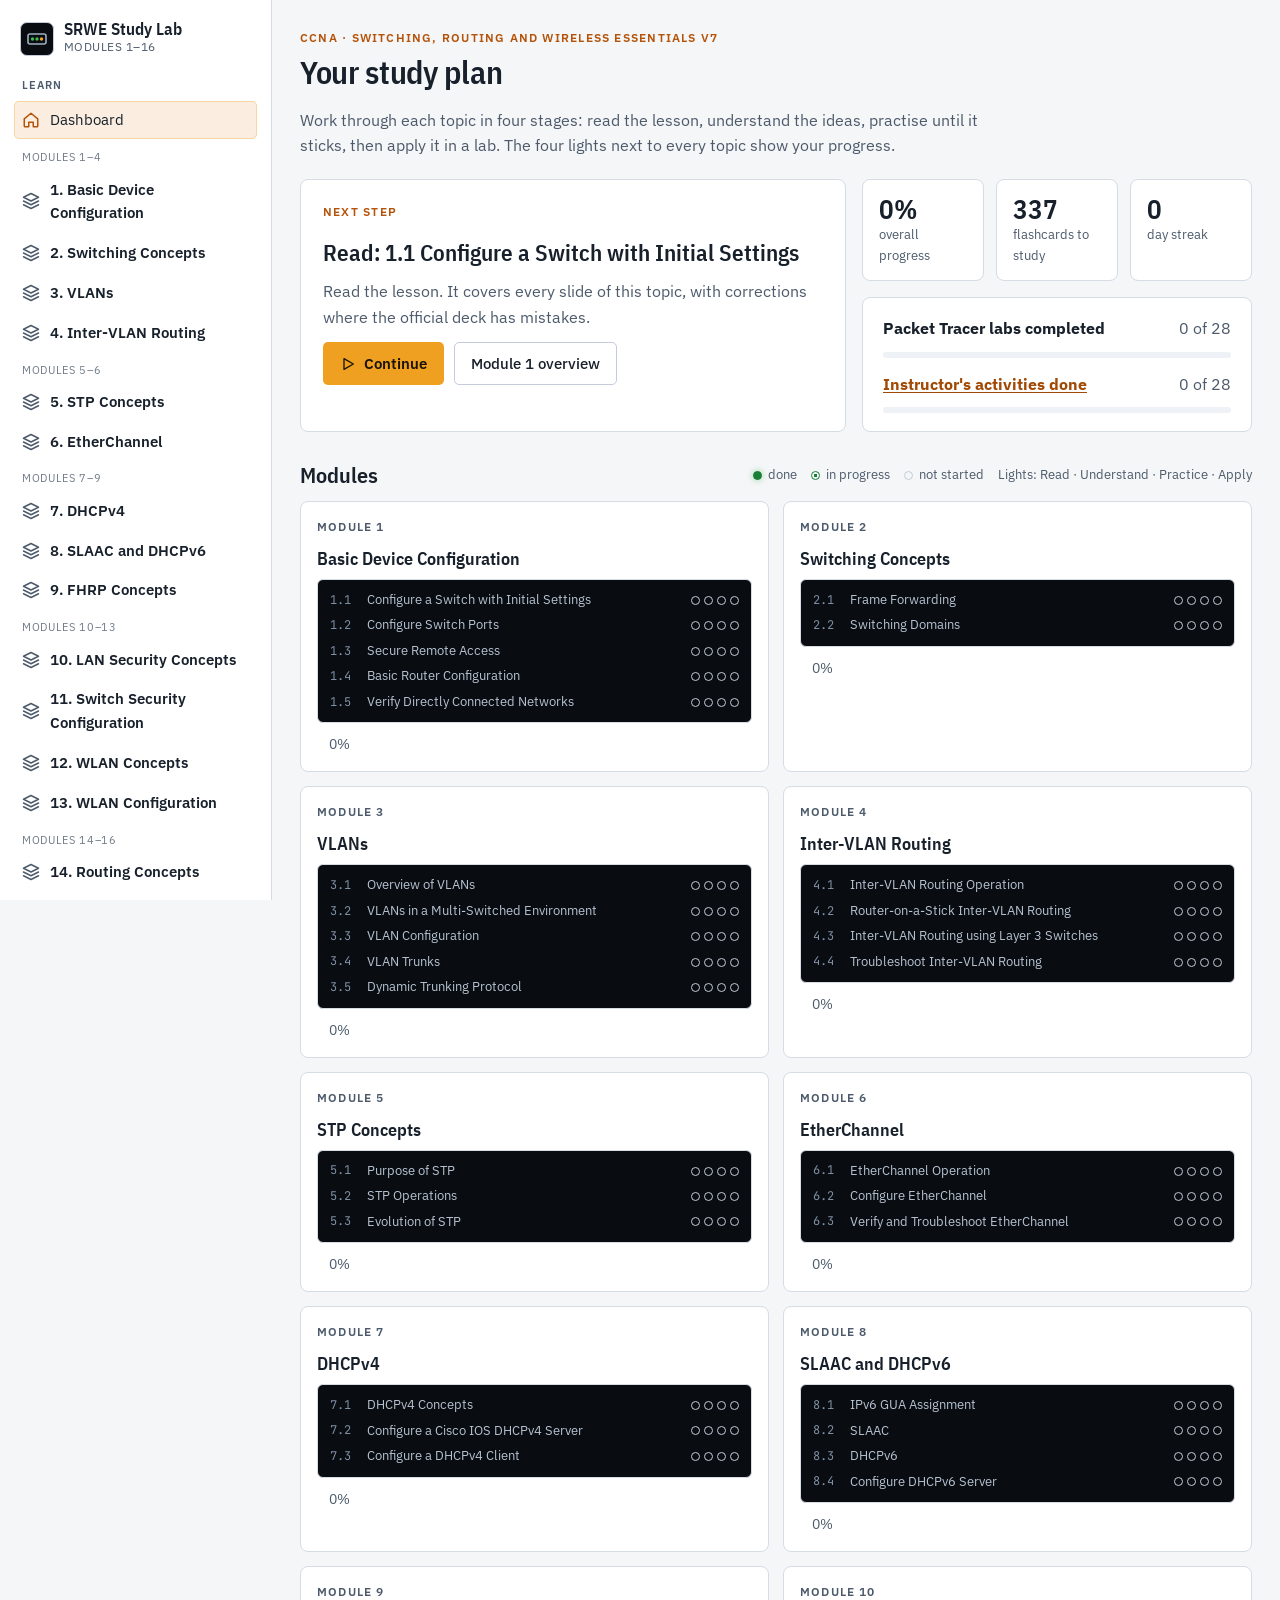
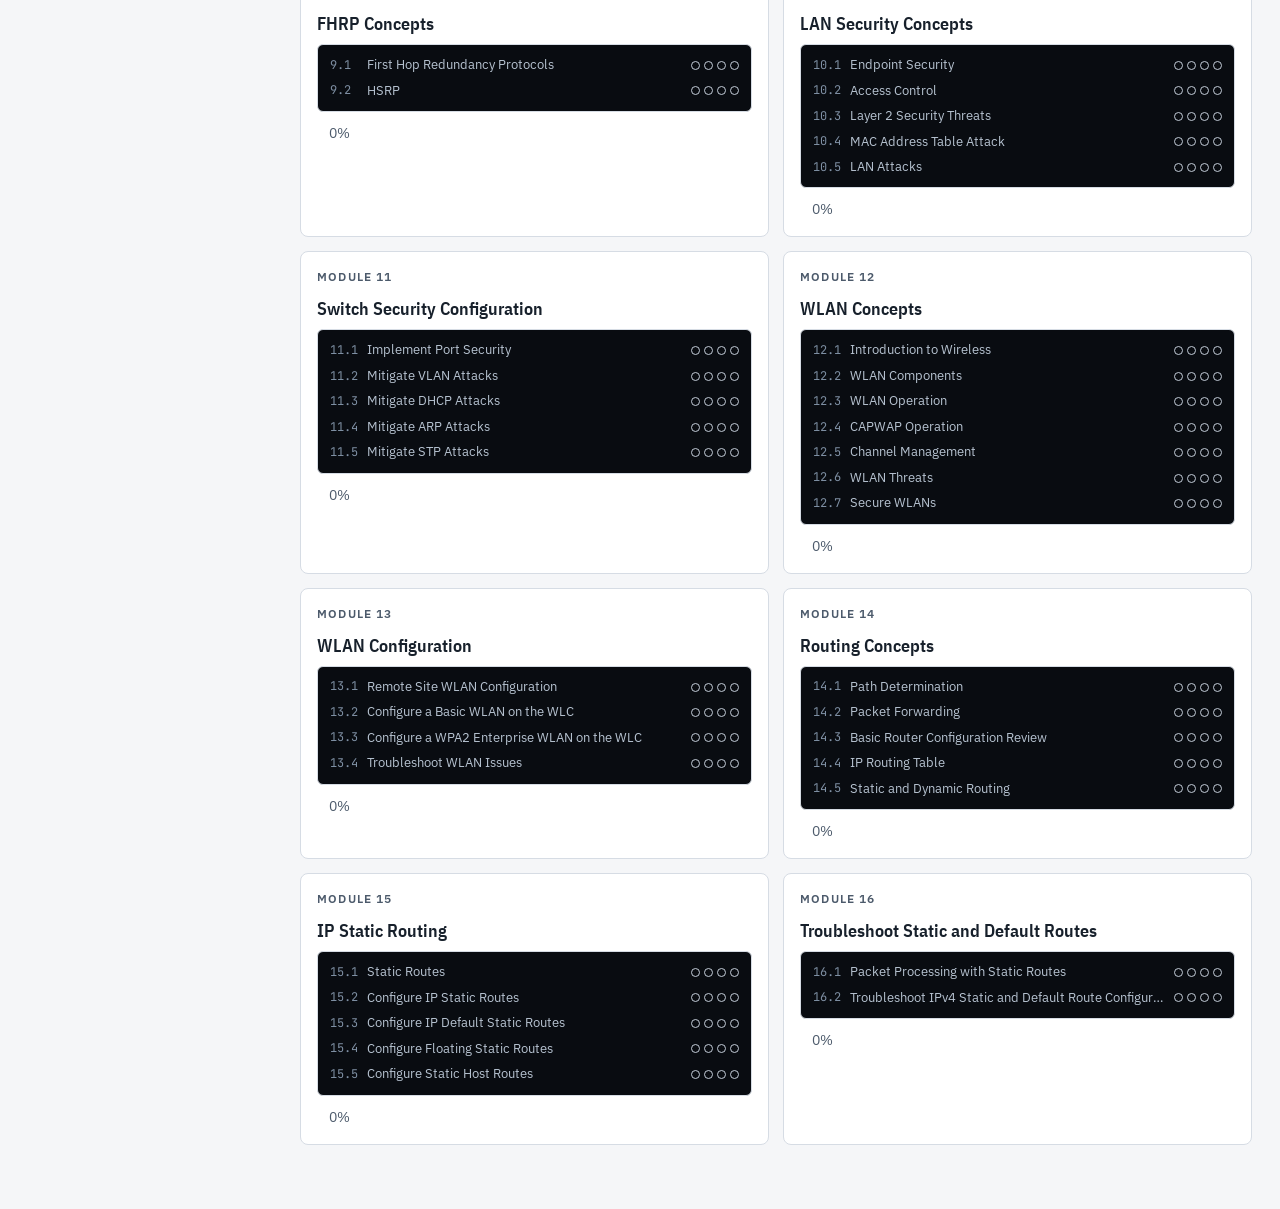
==== commit e0f6ac12: "Add the instructor's Packet Tracer activities and "Mark lab as done" - teacher's lab/: the 28 .pka a" ====
--- a/srwe-study-lab/index.html
+++ b/srwe-study-lab/index.html
@@ -69,6 +69,7 @@
 <script src="js/data/labs1.js"></script>
 <script src="js/data/labs2.js"></script>
 <script src="js/data/labs3.js"></script>
+<script src="js/data/teacher-labs.js"></script>
 <script src="js/data/reference.js"></script>
 <script src="js/data/reference2.js"></script>
 <!-- App -->
@@ -78,6 +79,7 @@
 <script src="js/app/widgets2.js"></script>
 <script src="js/app/practice.js"></script>
 <script src="js/app/labs.js"></script>
+<script src="js/app/teacher.js"></script>
 <script src="js/app/main.js"></script>
 </body>
 </html>
--- a/srwe-study-lab/css/app.css
+++ b/srwe-study-lab/css/app.css
@@ -436,6 +436,32 @@
 .list-item .grow { flex: 1; min-width: 0; }
 .list-item .ttl { font-weight: 600; }
 
+/* instructor's activities: Cisco instructions (levels follow the lab template's 0.25in / 0.5in indents) */
+.tl-doc { max-width: none; }
+.tl-doc h3 { font-size: 1.12rem; margin: 1.6em 0 0.6em; padding-bottom: 6px; border-bottom: 1px solid var(--line); }
+.tl-doc h4 { font-size: 1.02rem; margin: 1.5em 0 0.4em; }
+.tl-doc h5 { font-size: 0.95rem; margin: 1.15em 0 0.35em; font-family: var(--font-ui); font-weight: 600; }
+.tl-doc p { margin: 0.35em 0 0.6em; }
+.tl-doc .l1 { margin-left: 1.1rem; }
+.tl-doc .l2 { margin-left: 2.2rem; }
+.tl-doc ul.l1, .tl-doc ul.l2 { padding-left: 1.2em; }
+.tl-doc p.sub { position: relative; padding-left: 1.7em; }
+.tl-doc p.sub .mk { position: absolute; left: 0; font-weight: 600; color: var(--text-2); }
+.tl-doc pre.cli, .tl-doc pre.out { margin: 0.4em 0 0.8em; }
+.tl-doc pre.out { color: #aab7c6; }
+.tl-doc .tl-note { color: var(--text-2); font-size: 0.92em; }
+.tl-doc code { font-family: var(--font-mono); font-size: 0.9em; }
+.tl-doc .scroll { margin: 0.4em 0 1em; }
+.tl-q { border: 1px solid var(--line); border-left: 3px solid var(--info); border-radius: var(--radius-sm); background: var(--bg-2); padding: 10px 12px; margin: 0.6em 0 0.9em; }
+.tl-q.answered { border-left-color: var(--ok); }
+.tl-q::before { content: "Question"; display: block; font-size: 0.7rem; text-transform: uppercase; letter-spacing: 0.08em; font-weight: 700; color: var(--info); margin-bottom: 4px; }
+.tl-q.answered::before { color: var(--ok); }
+.tl-q p.qt { margin: 0 0 8px; }
+.tl-q .tl-ans { width: 100%; min-height: 58px; resize: vertical; }
+details.tl-more summary { cursor: pointer; }
+details.tl-more[open] { display: flex; flex-direction: column; gap: 10px; }
+@media (max-width: 680px) { .tl-doc .l1 { margin-left: 0.5rem; } .tl-doc .l2 { margin-left: 1rem; } }
+
 /* toast */
 .toast { position: fixed; z-index: 60; right: max(16px, env(safe-area-inset-right, 0px)); bottom: calc(16px + env(safe-area-inset-bottom, 0px)); background: var(--surface); border: 1px solid var(--line-2); box-shadow: var(--shadow); border-radius: var(--radius); padding: 10px 14px; max-width: 360px; }
 
